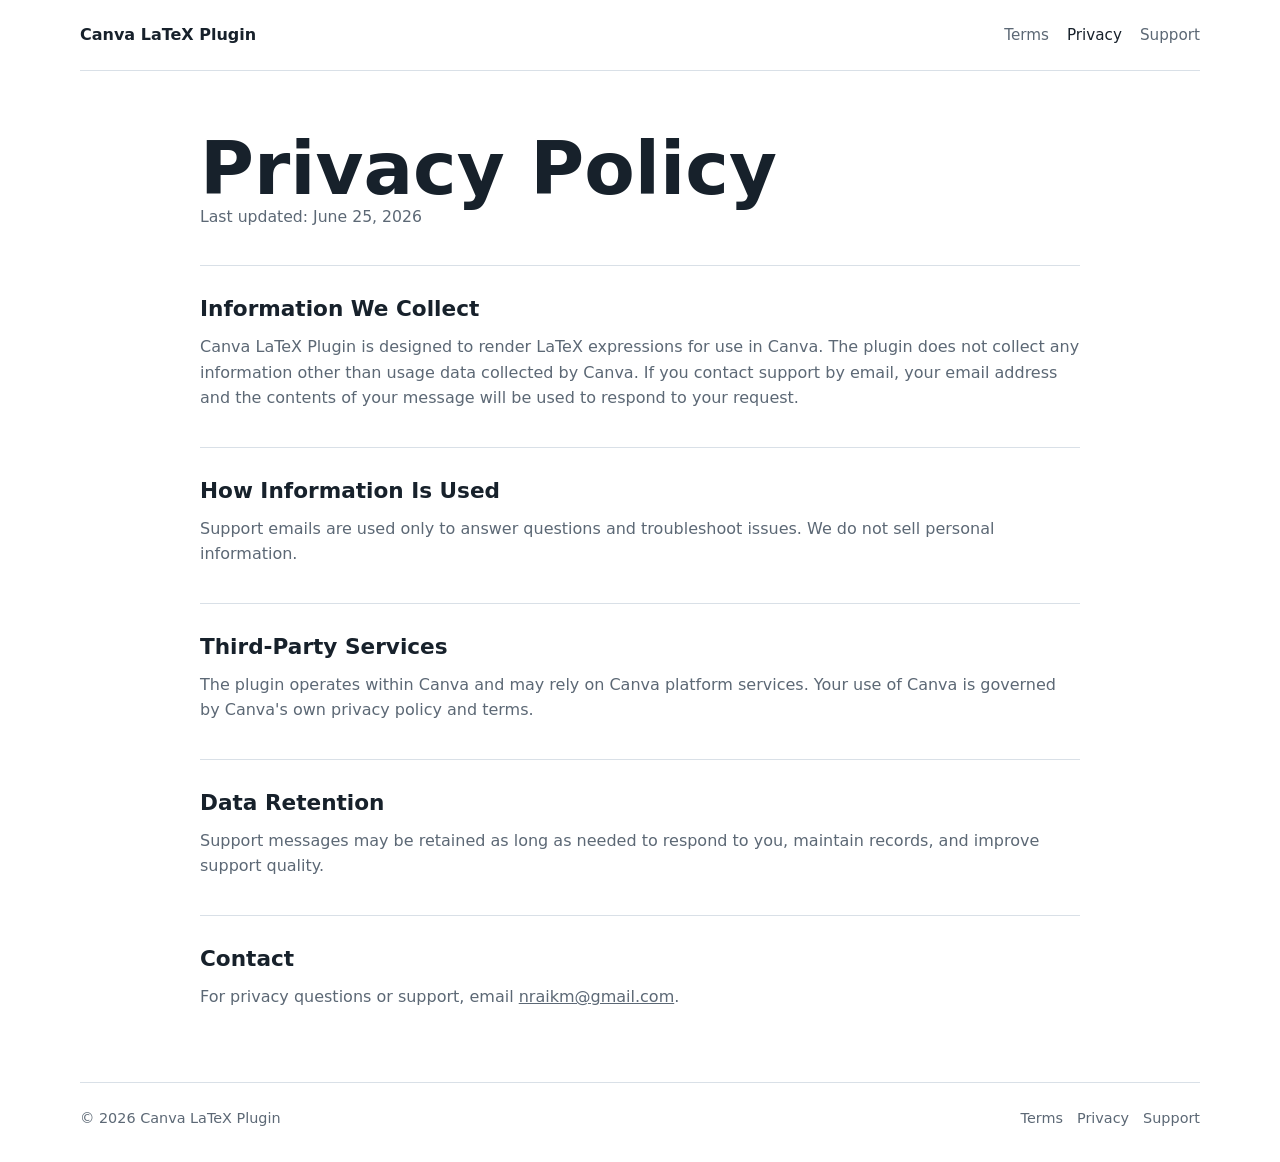
==== privacy.html @ f8035ab8 "Create static Canva LaTeX plugin website" ====
<!doctype html>
<html lang="en">
  <head>
    <meta charset="utf-8">
    <meta name="viewport" content="width=device-width, initial-scale=1">
    <meta name="description" content="Privacy policy for the Canva LaTeX Plugin.">
    <title>Privacy Policy | Canva LaTeX Plugin</title>
    <link rel="stylesheet" href="/styles.css">
  </head>
  <body>
    <header class="site-header">
      <a class="brand" href="/">Canva LaTeX Plugin</a>
      <nav aria-label="Main navigation">
        <a href="/terms.html">Terms</a>
        <a aria-current="page" href="/privacy.html">Privacy</a>
        <a href="/support.html">Support</a>
      </nav>
    </header>

    <main class="page">
      <h1>Privacy Policy</h1>
      <p class="updated">Last updated: June 25, 2026</p>

      <section>
        <h2>Information We Collect</h2>
        <p>
          Canva LaTeX Plugin is designed to render LaTeX expressions for use in
          Canva. The plugin does not collect any information other than usage
          data collected by Canva. If you contact support by email, your email
          address and the contents of your message will be used to respond to
          your request.
        </p>
      </section>

      <section>
        <h2>How Information Is Used</h2>
        <p>
          Support emails are used only to answer questions and troubleshoot
          issues. We do not sell personal information.
        </p>
      </section>

      <section>
        <h2>Third-Party Services</h2>
        <p>
          The plugin operates within Canva and may rely on Canva platform
          services. Your use of Canva is governed by Canva's own privacy policy
          and terms.
        </p>
      </section>

      <section>
        <h2>Data Retention</h2>
        <p>
          Support messages may be retained as long as needed to respond to you,
          maintain records, and improve support quality.
        </p>
      </section>

      <section>
        <h2>Contact</h2>
        <p>
          For privacy questions or support, email
          <a href="mailto:nraikm@gmail.com">nraikm@gmail.com</a>.
        </p>
      </section>
    </main>

    <footer>
      <span>© 2026 Canva LaTeX Plugin</span>
      <span>
        <a href="/terms.html">Terms</a>
        <a href="/privacy.html">Privacy</a>
        <a href="/support.html">Support</a>
      </span>
    </footer>
  </body>
</html>
---- styles.css ----
:root {
  color-scheme: light;
  --ink: #17212b;
  --muted: #5c6875;
  --line: #d9e0e7;
  --surface: #ffffff;
  --soft: #f4f7fb;
  --accent: #0f7b6c;
  --accent-strong: #0a5f55;
  --focus: #1d7dd7;
}

* {
  box-sizing: border-box;
}

body {
  margin: 0;
  min-height: 100vh;
  display: flex;
  flex-direction: column;
  background: var(--surface);
  color: var(--ink);
  font-family: Inter, ui-sans-serif, system-ui, -apple-system, BlinkMacSystemFont, "Segoe UI", sans-serif;
  line-height: 1.6;
}

a {
  color: inherit;
}

.site-header {
  width: min(1120px, calc(100% - 32px));
  margin: 0 auto;
  padding: 22px 0;
  display: flex;
  align-items: center;
  justify-content: space-between;
  gap: 24px;
  border-bottom: 1px solid var(--line);
}

.brand {
  color: var(--ink);
  font-size: 1rem;
  font-weight: 760;
  text-decoration: none;
}

nav {
  display: flex;
  align-items: center;
  gap: 18px;
  color: var(--muted);
  font-size: 0.95rem;
}

nav a {
  text-decoration: none;
}

nav a:hover,
nav a[aria-current="page"] {
  color: var(--ink);
}

main {
  flex: 1;
}

.hero {
  width: min(1120px, calc(100% - 32px));
  margin: 0 auto;
  padding: 86px 0 68px;
}

.hero h1,
.support-panel h1,
.page h1 {
  margin: 0;
  max-width: 760px;
  font-size: clamp(2.45rem, 7vw, 5.6rem);
  line-height: 0.97;
  letter-spacing: 0;
}

.hero p,
.support-panel p {
  max-width: 640px;
  margin: 24px 0 0;
  color: var(--muted);
  font-size: 1.12rem;
}

.eyebrow {
  margin: 0 0 14px;
  color: var(--accent-strong);
  font-size: 0.78rem;
  font-weight: 760;
  letter-spacing: 0.08em;
  text-transform: uppercase;
}

.actions {
  margin-top: 34px;
  display: flex;
  align-items: center;
  gap: 18px;
  flex-wrap: wrap;
}

.button {
  display: inline-flex;
  min-height: 46px;
  align-items: center;
  justify-content: center;
  border-radius: 8px;
  background: var(--accent);
  color: #ffffff;
  padding: 0 20px;
  font-weight: 740;
  text-decoration: none;
}

.button:hover {
  background: var(--accent-strong);
}

.text-link {
  color: var(--accent-strong);
  font-weight: 700;
  text-decoration-thickness: 2px;
  text-underline-offset: 4px;
}

.content-band {
  border-top: 1px solid var(--line);
  background: var(--soft);
}

.content-band > div,
.page,
.support-page {
  width: min(880px, calc(100% - 32px));
  margin: 0 auto;
}

.content-band > div {
  padding: 50px 0;
}

.content-band h2,
.page h2 {
  margin: 0 0 12px;
  font-size: 1.35rem;
  line-height: 1.2;
}

.content-band p,
.page p {
  margin: 0;
  color: var(--muted);
}

.page {
  padding: 62px 0 72px;
}

.page h1 {
  font-size: clamp(2.2rem, 6vw, 4.6rem);
}

.page section {
  margin-top: 36px;
  padding-top: 30px;
  border-top: 1px solid var(--line);
}

.updated {
  margin-top: 16px;
  font-size: 0.98rem;
}

.support-page {
  display: grid;
  min-height: 62vh;
  align-items: center;
  padding: 62px 0 72px;
}

.support-panel {
  max-width: 760px;
}

.support-panel .button {
  margin-top: 30px;
}

footer {
  width: min(1120px, calc(100% - 32px));
  margin: 0 auto;
  padding: 24px 0 32px;
  display: flex;
  justify-content: space-between;
  gap: 18px;
  border-top: 1px solid var(--line);
  color: var(--muted);
  font-size: 0.9rem;
}

footer span:last-child {
  display: flex;
  gap: 14px;
}

footer a {
  text-decoration: none;
}

footer a:hover {
  color: var(--ink);
}

:focus-visible {
  outline: 3px solid var(--focus);
  outline-offset: 3px;
}

@media (max-width: 640px) {
  .site-header,
  footer {
    align-items: flex-start;
    flex-direction: column;
  }

  nav {
    width: 100%;
    justify-content: space-between;
  }

  .hero {
    padding: 58px 0 48px;
  }
}
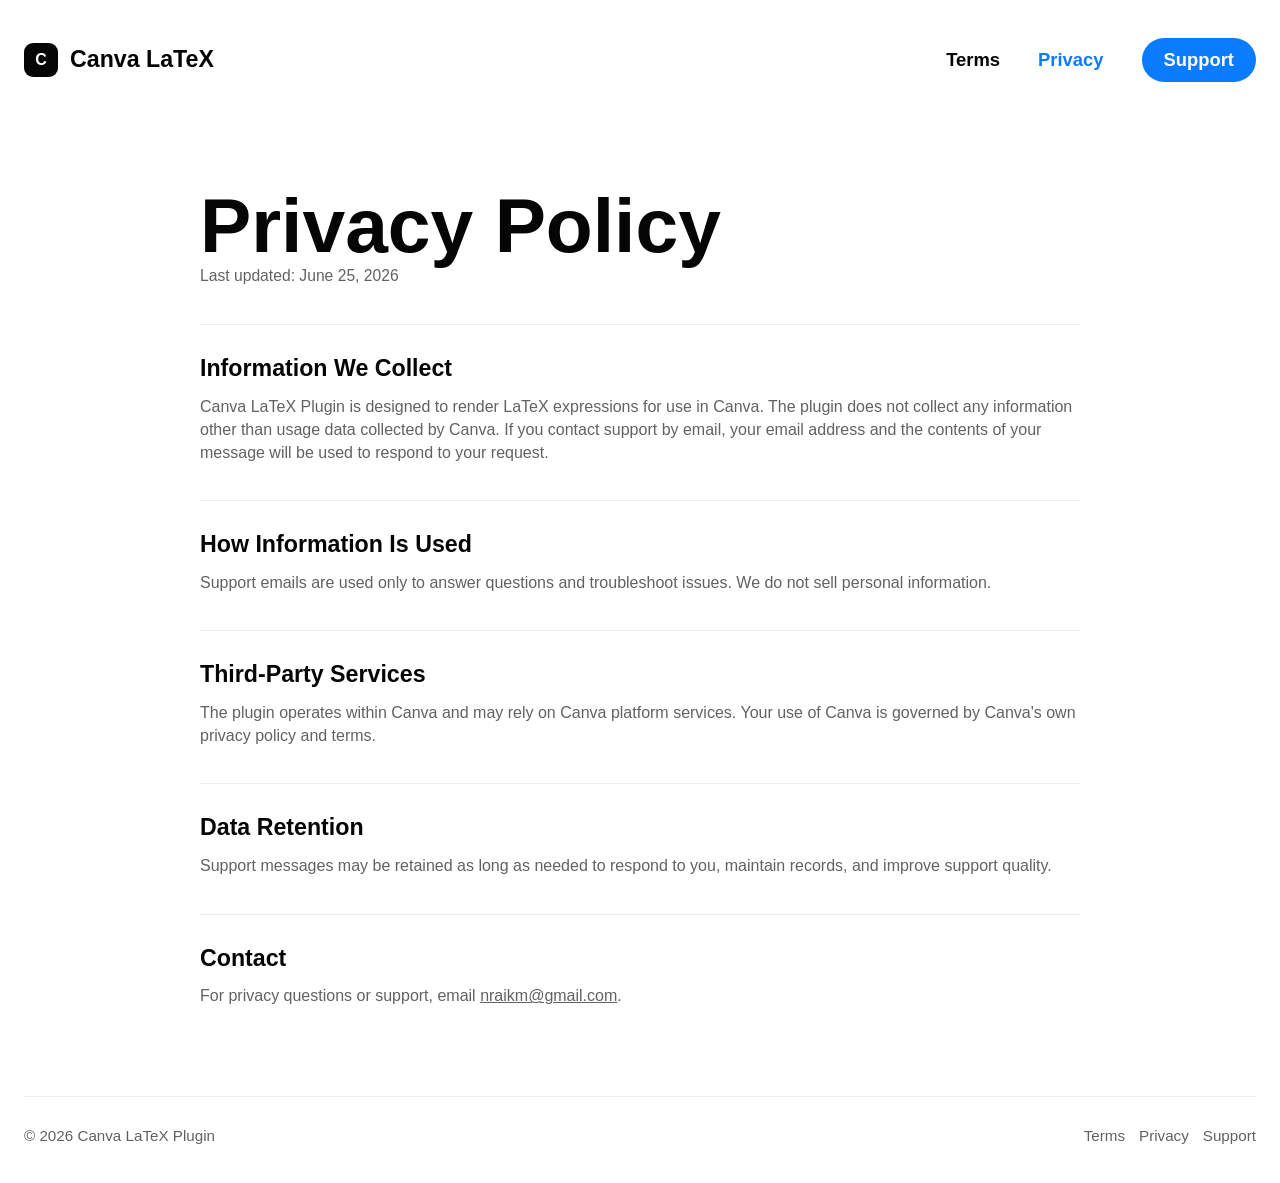
==== commit b74ee976: "Add banner and refresh site styling" ====
--- a/privacy.html
+++ b/privacy.html
@@ -9,11 +9,14 @@
   </head>
   <body>
     <header class="site-header">
-      <a class="brand" href="/">Canva LaTeX Plugin</a>
+      <a class="brand" href="/" aria-label="Canva LaTeX Plugin home">
+        <span class="brand-mark">C</span>
+        <span>Canva LaTeX</span>
+      </a>
       <nav aria-label="Main navigation">
         <a href="/terms.html">Terms</a>
         <a aria-current="page" href="/privacy.html">Privacy</a>
-        <a href="/support.html">Support</a>
+        <a class="nav-button" href="/support.html">Support</a>
       </nav>
     </header>
 
--- a/styles.css
+++ b/styles.css
@@ -1,13 +1,15 @@
 :root {
   color-scheme: light;
-  --ink: #17212b;
-  --muted: #5c6875;
-  --line: #d9e0e7;
+  --ink: #050505;
+  --muted: #626262;
+  --line: #ededed;
   --surface: #ffffff;
-  --soft: #f4f7fb;
-  --accent: #0f7b6c;
-  --accent-strong: #0a5f55;
-  --focus: #1d7dd7;
+  --soft: #f8f8f8;
+  --accent: #0b7cff;
+  --accent-strong: #0066db;
+  --focus: #0b7cff;
+  --green: #32d74b;
+  --yellow: #ffb627;
 }
 
 * {
@@ -21,8 +23,8 @@
   flex-direction: column;
   background: var(--surface);
   color: var(--ink);
-  font-family: Inter, ui-sans-serif, system-ui, -apple-system, BlinkMacSystemFont, "Segoe UI", sans-serif;
-  line-height: 1.6;
+  font-family: ui-sans-serif, -apple-system, BlinkMacSystemFont, "SF Pro Display", "SF Pro Text", "Helvetica Neue", Arial, sans-serif;
+  line-height: 1.45;
 }
 
 a {
@@ -30,29 +32,45 @@
 }
 
 .site-header {
-  width: min(1120px, calc(100% - 32px));
-  margin: 0 auto;
-  padding: 22px 0;
+  width: min(1440px, calc(100% - 48px));
+  margin: 0 auto;
+  padding: 38px 0 26px;
   display: flex;
   align-items: center;
   justify-content: space-between;
-  gap: 24px;
-  border-bottom: 1px solid var(--line);
+  gap: 28px;
 }
 
 .brand {
   color: var(--ink);
+  display: inline-flex;
+  align-items: center;
+  gap: 12px;
+  font-size: 1.45rem;
+  font-weight: 760;
+  text-decoration: none;
+}
+
+.brand-mark {
+  width: 34px;
+  height: 34px;
+  display: inline-grid;
+  place-items: center;
+  border-radius: 9px;
+  background: #050505;
+  color: #ffffff;
   font-size: 1rem;
-  font-weight: 760;
-  text-decoration: none;
+  font-weight: 850;
+  line-height: 1;
 }
 
 nav {
   display: flex;
   align-items: center;
-  gap: 18px;
-  color: var(--muted);
-  font-size: 0.95rem;
+  gap: 38px;
+  color: var(--ink);
+  font-size: 1.15rem;
+  font-weight: 560;
 }
 
 nav a {
@@ -61,7 +79,25 @@
 
 nav a:hover,
 nav a[aria-current="page"] {
-  color: var(--ink);
+  color: var(--accent);
+}
+
+.nav-button {
+  min-height: 44px;
+  display: inline-flex;
+  align-items: center;
+  justify-content: center;
+  border-radius: 999px;
+  background: var(--accent);
+  color: #ffffff;
+  padding: 0 22px;
+  font-weight: 760;
+}
+
+nav .nav-button:hover,
+nav .nav-button[aria-current="page"] {
+  background: var(--accent-strong);
+  color: #ffffff;
 }
 
 main {
@@ -69,19 +105,32 @@
 }
 
 .hero {
-  width: min(1120px, calc(100% - 32px));
-  margin: 0 auto;
-  padding: 86px 0 68px;
+  width: min(1440px, calc(100% - 48px));
+  margin: 0 auto;
+  padding: 88px 0 96px;
+  text-align: center;
+}
+
+.hero-banner {
+  width: min(1180px, 100%);
+  display: block;
+  margin: 0 auto 56px;
+  object-fit: contain;
 }
 
 .hero h1,
 .support-panel h1,
 .page h1 {
   margin: 0;
-  max-width: 760px;
-  font-size: clamp(2.45rem, 7vw, 5.6rem);
-  line-height: 0.97;
+  max-width: 940px;
+  font-size: clamp(3rem, 7.4vw, 6.7rem);
+  line-height: 1.03;
   letter-spacing: 0;
+}
+
+.hero h1 {
+  margin-inline: auto;
+  font-weight: 830;
 }
 
 .hero p,
@@ -89,37 +138,50 @@
   max-width: 640px;
   margin: 24px 0 0;
   color: var(--muted);
-  font-size: 1.12rem;
+  font-size: 1.18rem;
+}
+
+.hero-copy {
+  margin-inline: auto !important;
 }
 
 .eyebrow {
-  margin: 0 0 14px;
-  color: var(--accent-strong);
-  font-size: 0.78rem;
+  display: inline-flex;
+  min-height: 34px;
+  align-items: center;
+  justify-content: center;
+  margin: 0 0 20px;
+  border-radius: 999px;
+  background: #f1f7ff;
+  color: var(--accent);
+  padding: 0 14px;
+  font-size: 0.92rem;
   font-weight: 760;
-  letter-spacing: 0.08em;
-  text-transform: uppercase;
+  letter-spacing: 0;
 }
 
 .actions {
   margin-top: 34px;
   display: flex;
   align-items: center;
+  justify-content: center;
   gap: 18px;
   flex-wrap: wrap;
 }
 
 .button {
   display: inline-flex;
-  min-height: 46px;
+  min-height: 48px;
   align-items: center;
   justify-content: center;
-  border-radius: 8px;
+  border-radius: 999px;
   background: var(--accent);
   color: #ffffff;
-  padding: 0 20px;
-  font-weight: 740;
-  text-decoration: none;
+  padding: 0 24px;
+  font-size: 1.02rem;
+  font-weight: 780;
+  text-decoration: none;
+  box-shadow: 0 10px 24px rgba(11, 124, 255, 0.22);
 }
 
 .button:hover {
@@ -127,15 +189,14 @@
 }
 
 .text-link {
-  color: var(--accent-strong);
+  color: var(--ink);
   font-weight: 700;
-  text-decoration-thickness: 2px;
-  text-underline-offset: 4px;
+  text-decoration: none;
 }
 
 .content-band {
   border-top: 1px solid var(--line);
-  background: var(--soft);
+  background: #ffffff;
 }
 
 .content-band > div,
@@ -146,13 +207,44 @@
 }
 
 .content-band > div {
-  padding: 50px 0;
+  padding: 58px 0 72px;
+}
+
+.feature-grid {
+  display: grid;
+  grid-template-columns: repeat(3, 1fr);
+  gap: 14px;
+}
+
+.feature-grid article {
+  min-height: 178px;
+  border: 1px solid var(--line);
+  border-radius: 18px;
+  padding: 24px;
+  background: #ffffff;
+  box-shadow: 0 18px 50px rgba(0, 0, 0, 0.05);
+}
+
+.label-dot {
+  width: 10px;
+  height: 10px;
+  display: inline-block;
+  border-radius: 999px;
+  background: var(--green);
+}
+
+.label-dot.blue {
+  background: var(--accent);
+}
+
+.label-dot.yellow {
+  background: var(--yellow);
 }
 
 .content-band h2,
 .page h2 {
   margin: 0 0 12px;
-  font-size: 1.35rem;
+  font-size: 1.45rem;
   line-height: 1.2;
 }
 
@@ -163,11 +255,12 @@
 }
 
 .page {
-  padding: 62px 0 72px;
+  padding: 78px 0 88px;
 }
 
 .page h1 {
-  font-size: clamp(2.2rem, 6vw, 4.6rem);
+  font-size: clamp(2.8rem, 6vw, 5.2rem);
+  font-weight: 830;
 }
 
 .page section {
@@ -185,11 +278,13 @@
   display: grid;
   min-height: 62vh;
   align-items: center;
-  padding: 62px 0 72px;
+  padding: 78px 0 88px;
 }
 
 .support-panel {
-  max-width: 760px;
+  max-width: 820px;
+  margin: 0 auto;
+  text-align: center;
 }
 
 .support-panel .button {
@@ -197,15 +292,15 @@
 }
 
 footer {
-  width: min(1120px, calc(100% - 32px));
-  margin: 0 auto;
-  padding: 24px 0 32px;
+  width: min(1440px, calc(100% - 48px));
+  margin: 0 auto;
+  padding: 28px 0 36px;
   display: flex;
   justify-content: space-between;
   gap: 18px;
   border-top: 1px solid var(--line);
   color: var(--muted);
-  font-size: 0.9rem;
+  font-size: 0.95rem;
 }
 
 footer span:last-child {
@@ -236,9 +331,24 @@
   nav {
     width: 100%;
     justify-content: space-between;
+    gap: 12px;
+    font-size: 0.98rem;
   }
 
   .hero {
-    padding: 58px 0 48px;
-  }
-}
+    width: min(100% - 28px, 1440px);
+    padding: 42px 0 56px;
+  }
+
+  .hero-banner {
+    margin-bottom: 34px;
+  }
+
+  .feature-grid {
+    grid-template-columns: 1fr;
+  }
+
+  .brand {
+    font-size: 1.2rem;
+  }
+}
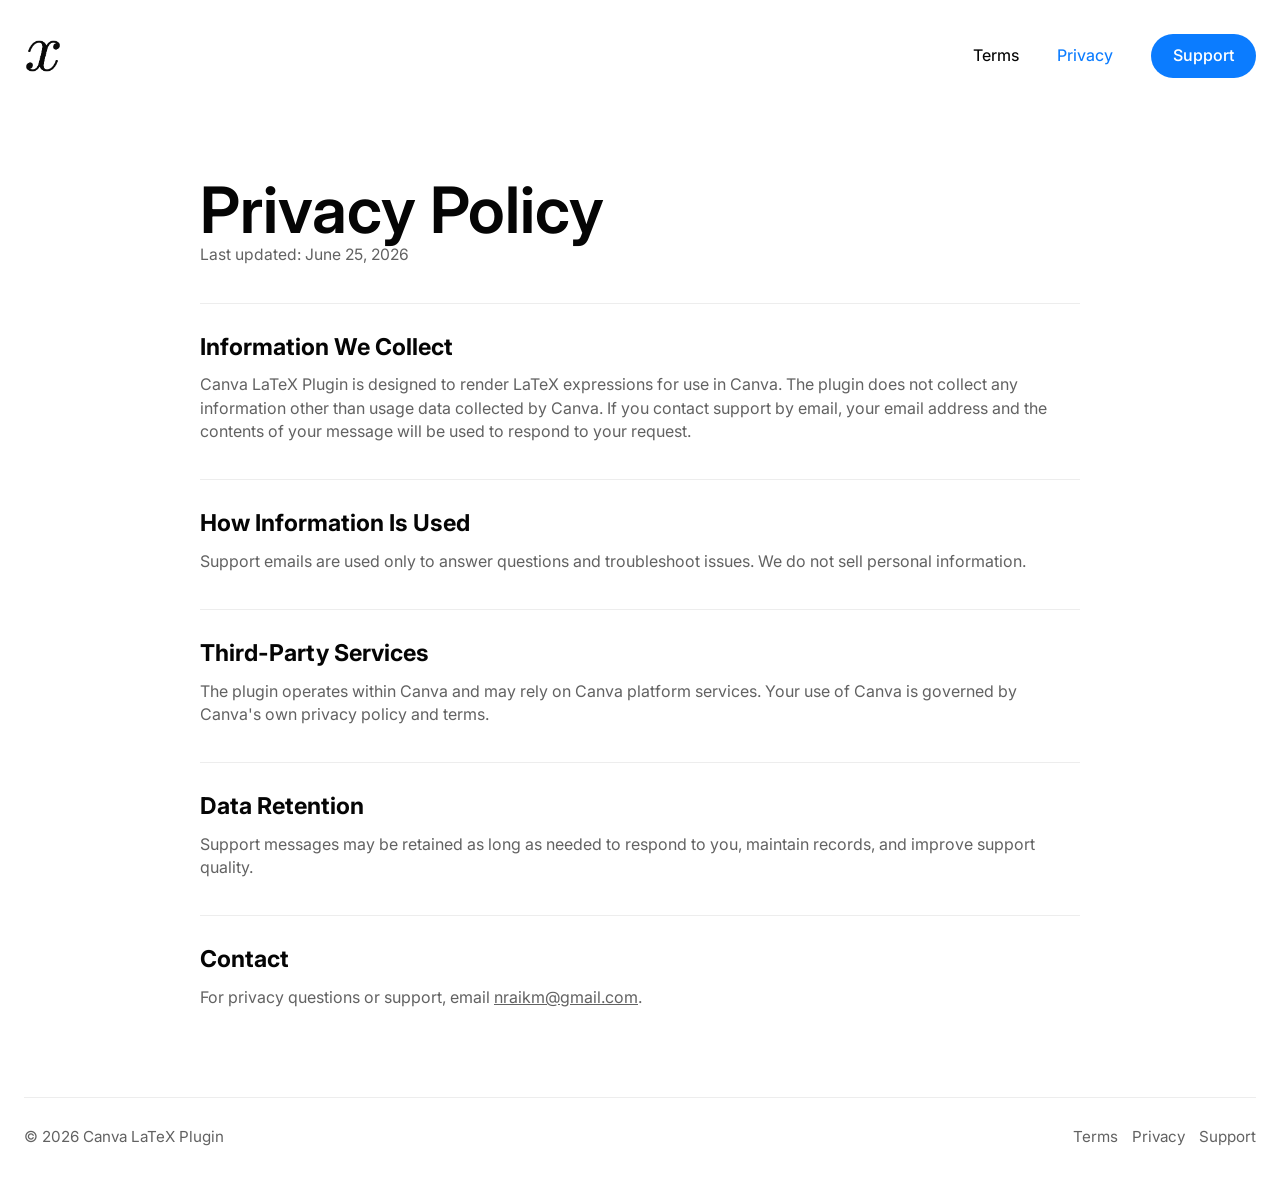
==== commit 23a491c0: "Refine homepage typography and actions" ====
--- a/privacy.html
+++ b/privacy.html
@@ -10,8 +10,7 @@
   <body>
     <header class="site-header">
       <a class="brand" href="/" aria-label="Canva LaTeX Plugin home">
-        <span class="brand-mark">C</span>
-        <span>Canva LaTeX</span>
+        <img src="/latex.png" alt="">
       </a>
       <nav aria-label="Main navigation">
         <a href="/terms.html">Terms</a>
--- a/styles.css
+++ b/styles.css
@@ -1,3 +1,5 @@
+@import url("https://fonts.googleapis.com/css2?family=Inter:wght@400;450;470;520;620;640&display=swap");
+
 :root {
   color-scheme: light;
   --ink: #050505;
@@ -8,8 +10,7 @@
   --accent: #0b7cff;
   --accent-strong: #0066db;
   --focus: #0b7cff;
-  --green: #32d74b;
-  --yellow: #ffb627;
+  --button-dark: #1a1a1a;
 }
 
 * {
@@ -23,7 +24,7 @@
   flex-direction: column;
   background: var(--surface);
   color: var(--ink);
-  font-family: ui-sans-serif, -apple-system, BlinkMacSystemFont, "SF Pro Display", "SF Pro Text", "Helvetica Neue", Arial, sans-serif;
+  font-family: Inter, ui-sans-serif, -apple-system, BlinkMacSystemFont, "Segoe UI", Arial, sans-serif;
   line-height: 1.45;
 }
 
@@ -34,7 +35,7 @@
 .site-header {
   width: min(1440px, calc(100% - 48px));
   margin: 0 auto;
-  padding: 38px 0 26px;
+  padding: 34px 0 20px;
   display: flex;
   align-items: center;
   justify-content: space-between;
@@ -45,32 +46,23 @@
   color: var(--ink);
   display: inline-flex;
   align-items: center;
-  gap: 12px;
-  font-size: 1.45rem;
-  font-weight: 760;
-  text-decoration: none;
-}
-
-.brand-mark {
-  width: 34px;
-  height: 34px;
-  display: inline-grid;
-  place-items: center;
-  border-radius: 9px;
-  background: #050505;
-  color: #ffffff;
+  text-decoration: none;
+}
+
+.brand img {
+  width: 38px;
+  height: 38px;
+  display: block;
+  object-fit: contain;
+}
+
+nav {
+  display: flex;
+  align-items: center;
+  gap: 38px;
+  color: var(--ink);
   font-size: 1rem;
-  font-weight: 850;
-  line-height: 1;
-}
-
-nav {
-  display: flex;
-  align-items: center;
-  gap: 38px;
-  color: var(--ink);
-  font-size: 1.15rem;
-  font-weight: 560;
+  font-weight: 450;
 }
 
 nav a {
@@ -91,7 +83,7 @@
   background: var(--accent);
   color: #ffffff;
   padding: 0 22px;
-  font-weight: 760;
+  font-weight: 520;
 }
 
 nav .nav-button:hover,
@@ -107,14 +99,14 @@
 .hero {
   width: min(1440px, calc(100% - 48px));
   margin: 0 auto;
-  padding: 88px 0 96px;
+  padding: 76px 0 88px;
   text-align: center;
 }
 
 .hero-banner {
   width: min(1180px, 100%);
   display: block;
-  margin: 0 auto 56px;
+  margin: 0 auto 50px;
   object-fit: contain;
 }
 
@@ -122,46 +114,31 @@
 .support-panel h1,
 .page h1 {
   margin: 0;
-  max-width: 940px;
-  font-size: clamp(3rem, 7.4vw, 6.7rem);
-  line-height: 1.03;
+  max-width: 860px;
+  font-size: clamp(2.65rem, 6.25vw, 5.65rem);
+  line-height: 1.06;
   letter-spacing: 0;
 }
 
 .hero h1 {
   margin-inline: auto;
-  font-weight: 830;
+  font-weight: 640;
 }
 
 .hero p,
 .support-panel p {
   max-width: 640px;
   margin: 24px 0 0;
-  color: var(--muted);
-  font-size: 1.18rem;
+  color: #202020;
+  font-size: 1.08rem;
 }
 
 .hero-copy {
   margin-inline: auto !important;
 }
 
-.eyebrow {
-  display: inline-flex;
-  min-height: 34px;
-  align-items: center;
-  justify-content: center;
-  margin: 0 0 20px;
-  border-radius: 999px;
-  background: #f1f7ff;
-  color: var(--accent);
-  padding: 0 14px;
-  font-size: 0.92rem;
-  font-weight: 760;
-  letter-spacing: 0;
-}
-
 .actions {
-  margin-top: 34px;
+  margin-top: 32px;
   display: flex;
   align-items: center;
   justify-content: center;
@@ -171,27 +148,28 @@
 
 .button {
   display: inline-flex;
-  min-height: 48px;
+  min-height: 52px;
   align-items: center;
   justify-content: center;
   border-radius: 999px;
   background: var(--accent);
   color: #ffffff;
-  padding: 0 24px;
-  font-size: 1.02rem;
-  font-weight: 780;
-  text-decoration: none;
-  box-shadow: 0 10px 24px rgba(11, 124, 255, 0.22);
+  padding: 0 32px;
+  font-size: 1.04rem;
+  font-weight: 470;
+  text-decoration: none;
 }
 
 .button:hover {
   background: var(--accent-strong);
 }
 
-.text-link {
-  color: var(--ink);
-  font-weight: 700;
-  text-decoration: none;
+.button-dark {
+  background: var(--button-dark);
+}
+
+.button-dark:hover {
+  background: #000000;
 }
 
 .content-band {
@@ -208,37 +186,6 @@
 
 .content-band > div {
   padding: 58px 0 72px;
-}
-
-.feature-grid {
-  display: grid;
-  grid-template-columns: repeat(3, 1fr);
-  gap: 14px;
-}
-
-.feature-grid article {
-  min-height: 178px;
-  border: 1px solid var(--line);
-  border-radius: 18px;
-  padding: 24px;
-  background: #ffffff;
-  box-shadow: 0 18px 50px rgba(0, 0, 0, 0.05);
-}
-
-.label-dot {
-  width: 10px;
-  height: 10px;
-  display: inline-block;
-  border-radius: 999px;
-  background: var(--green);
-}
-
-.label-dot.blue {
-  background: var(--accent);
-}
-
-.label-dot.yellow {
-  background: var(--yellow);
 }
 
 .content-band h2,
@@ -259,8 +206,8 @@
 }
 
 .page h1 {
-  font-size: clamp(2.8rem, 6vw, 5.2rem);
-  font-weight: 830;
+  font-size: clamp(2.35rem, 5vw, 4.5rem);
+  font-weight: 620;
 }
 
 .page section {
@@ -344,11 +291,8 @@
     margin-bottom: 34px;
   }
 
-  .feature-grid {
-    grid-template-columns: 1fr;
-  }
-
-  .brand {
-    font-size: 1.2rem;
-  }
-}
+  .brand img {
+    width: 34px;
+    height: 34px;
+  }
+}
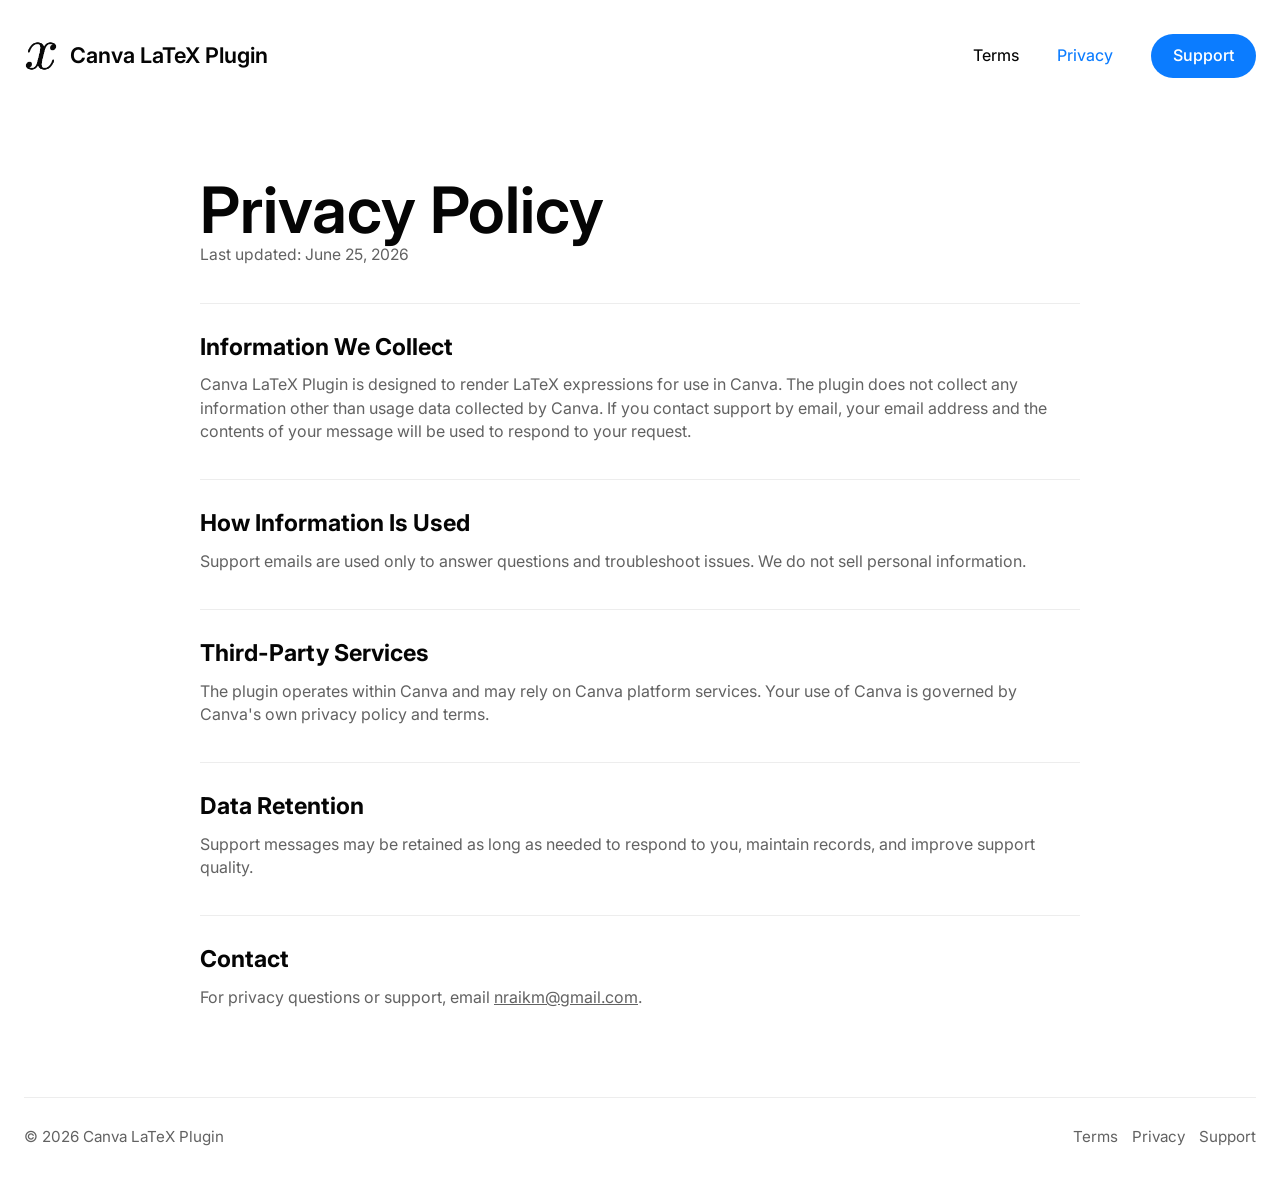
==== commit 1fd40851: "Update brand label and tagline" ====
--- a/privacy.html
+++ b/privacy.html
@@ -11,6 +11,7 @@
     <header class="site-header">
       <a class="brand" href="/" aria-label="Canva LaTeX Plugin home">
         <img src="/latex.png" alt="">
+        <span>Canva LaTeX Plugin</span>
       </a>
       <nav aria-label="Main navigation">
         <a href="/terms.html">Terms</a>
--- a/styles.css
+++ b/styles.css
@@ -46,12 +46,16 @@
   color: var(--ink);
   display: inline-flex;
   align-items: center;
+  gap: 12px;
+  font-size: 1.35rem;
+  font-weight: 620;
+  letter-spacing: 0;
   text-decoration: none;
 }
 
 .brand img {
-  width: 38px;
-  height: 38px;
+  width: 34px;
+  height: 34px;
   display: block;
   object-fit: contain;
 }
@@ -292,7 +296,11 @@
   }
 
   .brand img {
-    width: 34px;
-    height: 34px;
-  }
-}
+    width: 30px;
+    height: 30px;
+  }
+
+  .brand {
+    font-size: 1.05rem;
+  }
+}
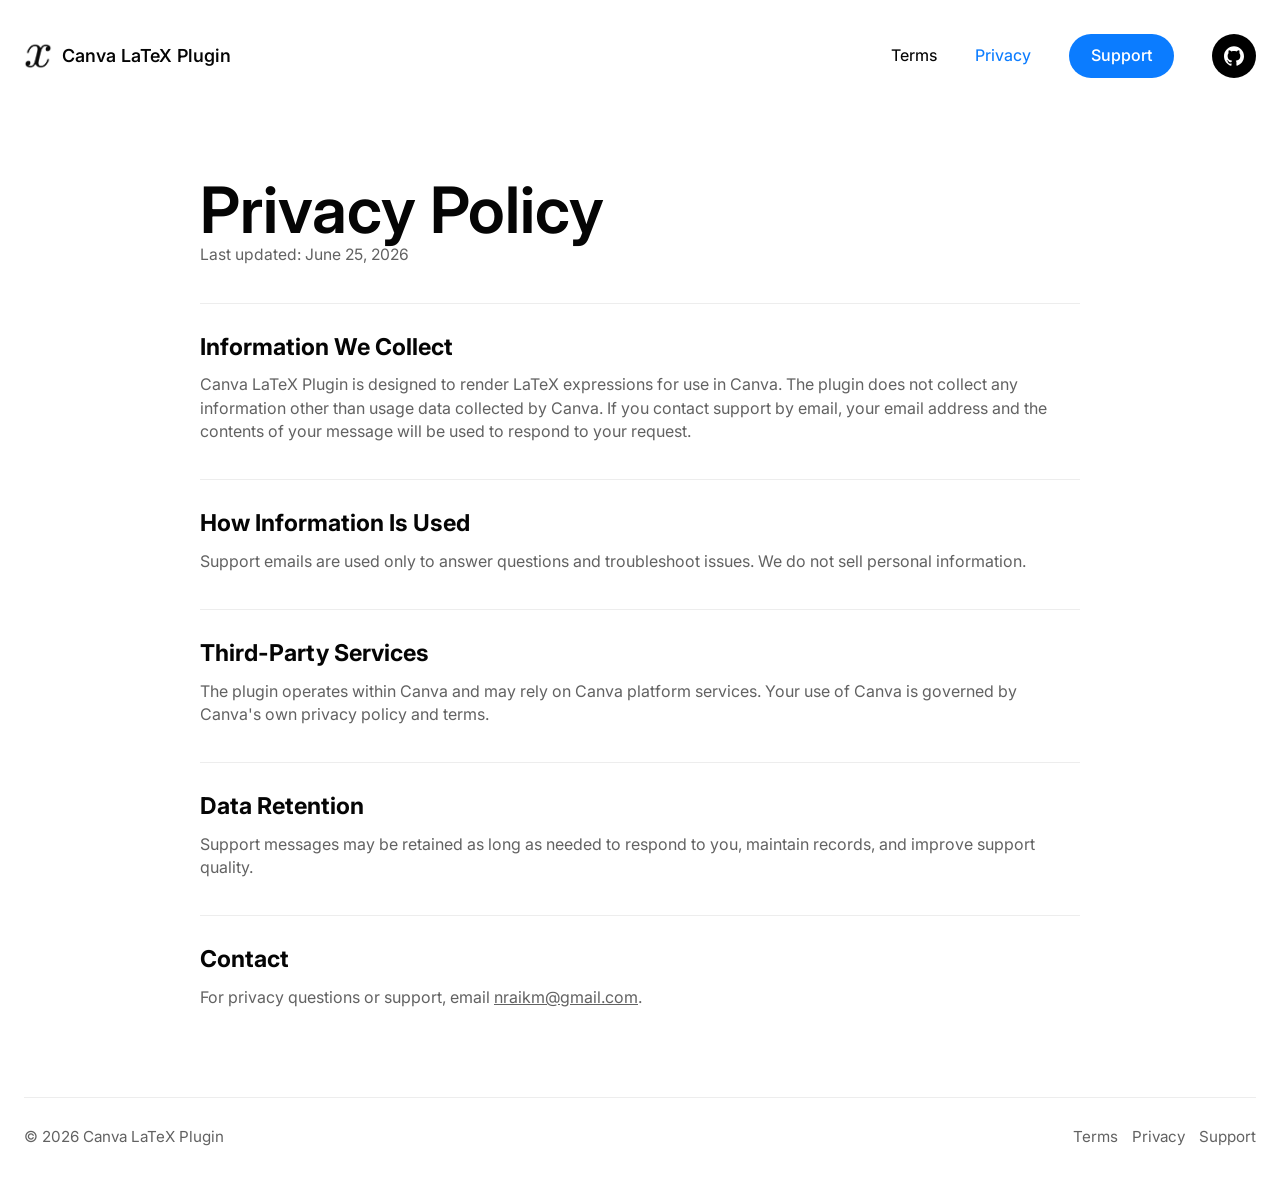
==== commit d9f8b26b: "Update favicon, remove banner border, and add GitHub link button" ====
--- a/privacy.html
+++ b/privacy.html
@@ -6,6 +6,7 @@
     <meta name="description" content="Privacy policy for the Canva LaTeX Plugin.">
     <title>Privacy Policy | Canva LaTeX Plugin</title>
     <link rel="stylesheet" href="/styles.css">
+    <link rel="icon" type="image/png" href="/latex.png">
   </head>
   <body>
     <header class="site-header">
@@ -17,6 +18,11 @@
         <a href="/terms.html">Terms</a>
         <a aria-current="page" href="/privacy.html">Privacy</a>
         <a class="nav-button" href="/support.html">Support</a>
+        <a class="nav-button-github" href="https://github.com/nraikm/CanvaLaTeXPlugin" target="_blank" rel="noopener noreferrer" aria-label="GitHub Repository">
+          <svg viewBox="0 0 24 24" width="20" height="20" fill="currentColor">
+            <path d="M12 .297c-6.63 0-12 5.373-12 12 0 5.303 3.438 9.8 8.205 11.385.6.113.82-.258.82-.577 0-.285-.01-1.04-.015-2.04-3.338.724-4.042-1.61-4.042-1.61C4.422 18.07 3.633 17.7 3.633 17.7c-1.087-.744.084-.729.084-.729 1.205.084 1.838 1.236 1.838 1.236 1.07 1.835 2.809 1.305 3.495.998.108-.776.417-1.305.76-1.605-2.665-.3-5.466-1.332-5.466-5.93 0-1.31.465-2.38 1.235-3.22-.135-.303-.54-1.523.105-3.176 0 0 1.005-.322 3.3 1.23.96-.267 1.98-.399 3-.405 1.02.006 2.04.138 3 .405 2.28-1.552 3.285-1.23 3.285-1.23.645 1.653.24 2.873.12 3.176.765.84 1.23 1.91 1.23 3.22 0 4.61-2.805 5.625-5.475 5.92.42.36.81 1.096.81 2.22 0 1.606-.015 2.896-.015 3.286 0 .315.21.69.825.57C20.565 22.092 24 17.592 24 12.297c0-6.627-5.373-12-12-12"/>
+          </svg>
+        </a>
       </nav>
     </header>
 
--- a/styles.css
+++ b/styles.css
@@ -46,16 +46,16 @@
   color: var(--ink);
   display: inline-flex;
   align-items: center;
-  gap: 12px;
-  font-size: 1.35rem;
-  font-weight: 620;
+  gap: 10px;
+  font-size: 1.12rem;
+  font-weight: 560;
   letter-spacing: 0;
   text-decoration: none;
 }
 
 .brand img {
-  width: 34px;
-  height: 34px;
+  width: 28px;
+  height: 28px;
   display: block;
   object-fit: contain;
 }
@@ -96,6 +96,28 @@
   color: #ffffff;
 }
 
+.nav-button-github {
+  min-height: 44px;
+  width: 44px;
+  display: inline-flex;
+  align-items: center;
+  justify-content: center;
+  border-radius: 50%;
+  background: #000000;
+  color: #ffffff;
+  text-decoration: none;
+  transition: background 0.2s ease, opacity 0.2s ease;
+}
+
+.nav-button-github:hover {
+  background: #24292e;
+  color: #ffffff;
+}
+
+.nav-button-github svg {
+  display: block;
+}
+
 main {
   flex: 1;
 }
@@ -103,14 +125,23 @@
 .hero {
   width: min(1440px, calc(100% - 48px));
   margin: 0 auto;
-  padding: 76px 0 88px;
+  padding: 48px 0 78px;
   text-align: center;
 }
 
+.hero-media {
+  width: min(1060px, 100%);
+  position: relative;
+  overflow: hidden;
+  margin: 0 auto 42px;
+  border-radius: 28px;
+}
+
+
+
 .hero-banner {
-  width: min(1180px, 100%);
+  width: 100%;
   display: block;
-  margin: 0 auto 50px;
   object-fit: contain;
 }
 
@@ -226,6 +257,7 @@
 }
 
 .support-page {
+  width: min(1100px, calc(100% - 48px));
   display: grid;
   min-height: 62vh;
   align-items: center;
@@ -233,9 +265,22 @@
 }
 
 .support-panel {
-  max-width: 820px;
+  max-width: 980px;
   margin: 0 auto;
   text-align: center;
+}
+
+.support-panel h1 {
+  max-width: 980px;
+  margin-inline: auto;
+  font-size: clamp(2.35rem, 5vw, 4.7rem);
+  font-weight: 560;
+  line-height: 1.1;
+}
+
+.support-panel p {
+  max-width: 760px;
+  margin: 24px auto 0;
 }
 
 .support-panel .button {
@@ -291,16 +336,17 @@
     padding: 42px 0 56px;
   }
 
-  .hero-banner {
+  .hero-media {
     margin-bottom: 34px;
+    border-radius: 18px;
   }
 
   .brand img {
-    width: 30px;
-    height: 30px;
+    width: 26px;
+    height: 26px;
   }
 
   .brand {
-    font-size: 1.05rem;
-  }
-}
+    font-size: 0.98rem;
+  }
+}
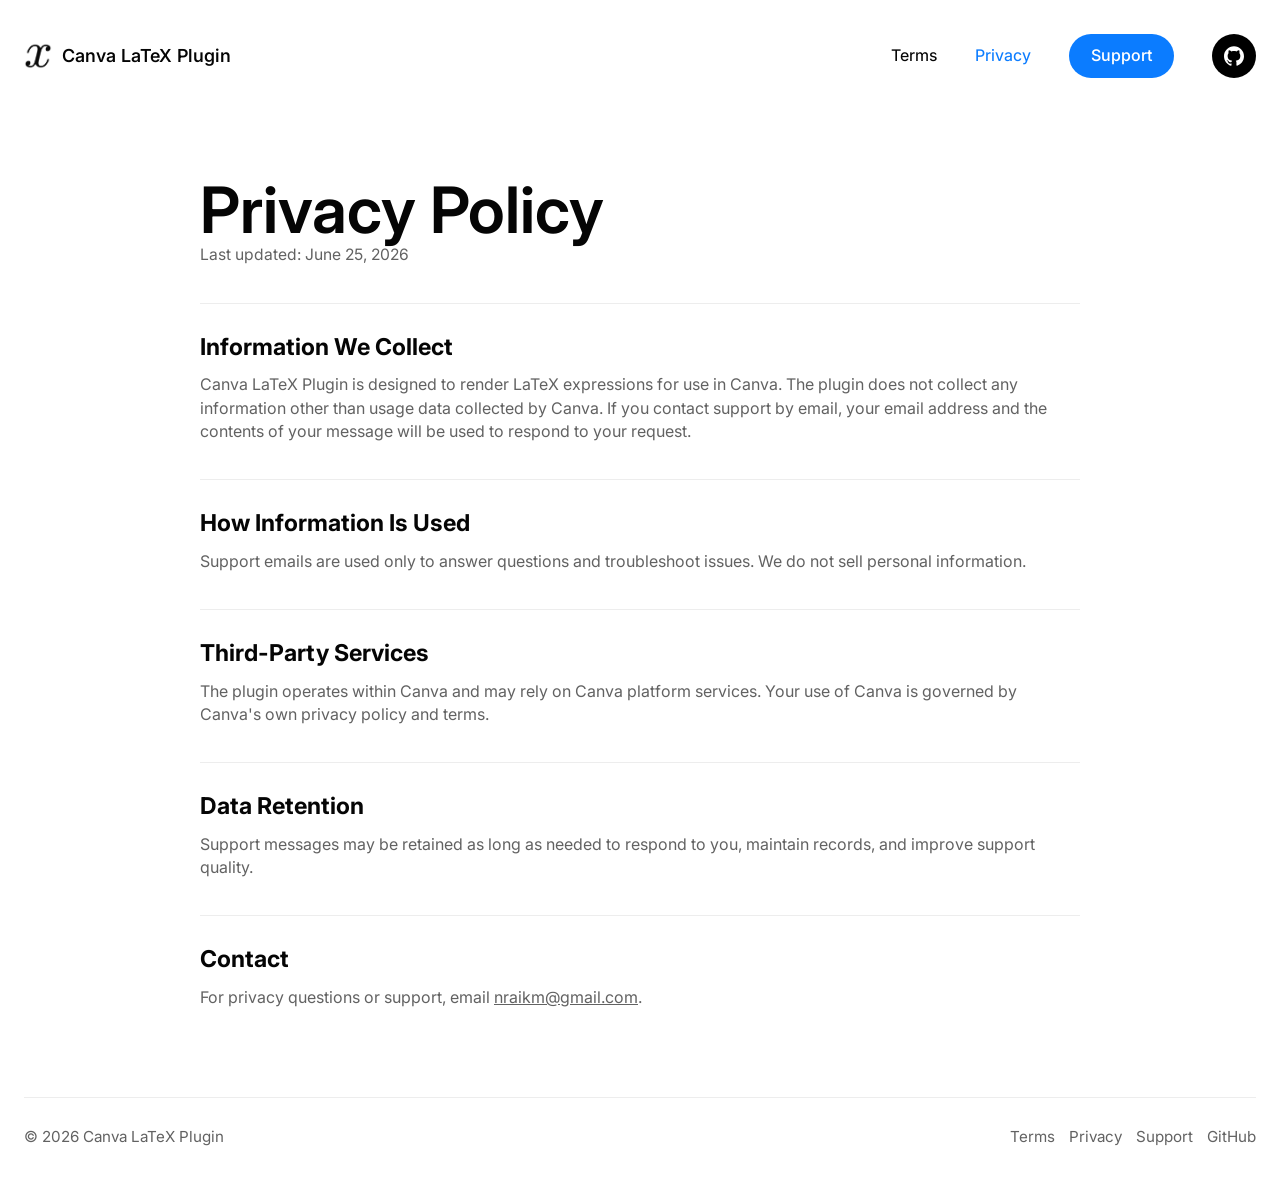
==== commit 445054a8: "Add GitHub link to footer and homepage hero actions" ====
--- a/privacy.html
+++ b/privacy.html
@@ -81,6 +81,7 @@
         <a href="/terms.html">Terms</a>
         <a href="/privacy.html">Privacy</a>
         <a href="/support.html">Support</a>
+        <a href="https://github.com/nraikm/CanvaLaTeXPlugin" target="_blank" rel="noopener noreferrer">GitHub</a>
       </span>
     </footer>
   </body>
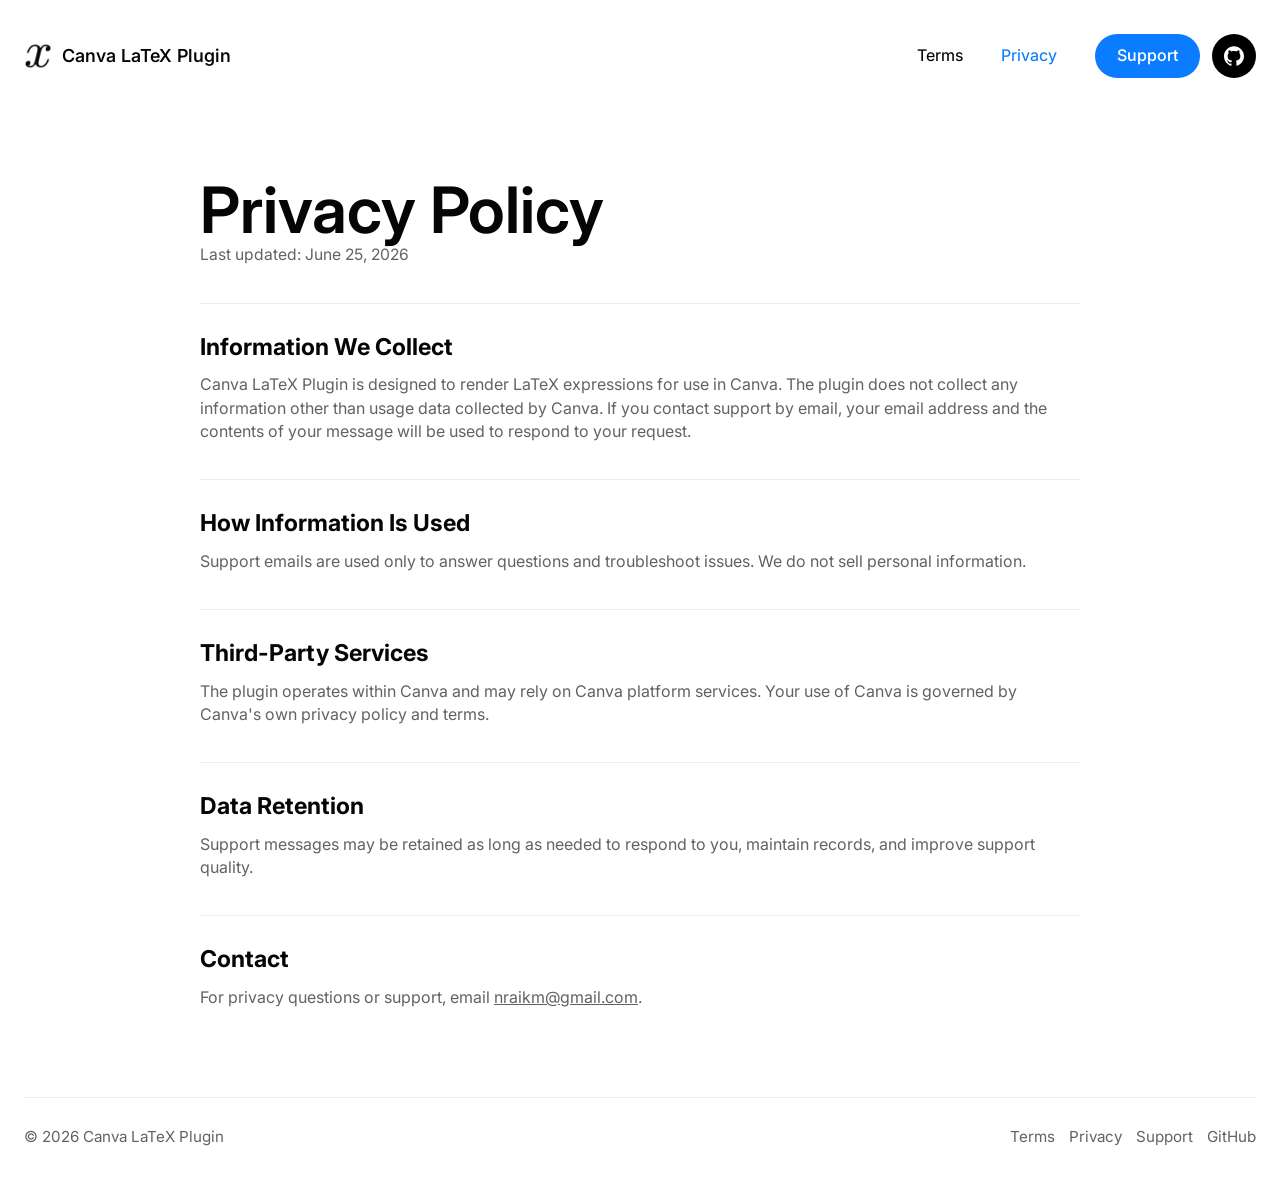
==== commit cfccb1d9: "Group header buttons closer together and increase banner bottom margin" ====
--- a/privacy.html
+++ b/privacy.html
@@ -17,12 +17,14 @@
       <nav aria-label="Main navigation">
         <a href="/terms.html">Terms</a>
         <a aria-current="page" href="/privacy.html">Privacy</a>
-        <a class="nav-button" href="/support.html">Support</a>
-        <a class="nav-button-github" href="https://github.com/nraikm/CanvaLaTeXPlugin" target="_blank" rel="noopener noreferrer" aria-label="GitHub Repository">
-          <svg viewBox="0 0 24 24" width="20" height="20" fill="currentColor">
-            <path d="M12 .297c-6.63 0-12 5.373-12 12 0 5.303 3.438 9.8 8.205 11.385.6.113.82-.258.82-.577 0-.285-.01-1.04-.015-2.04-3.338.724-4.042-1.61-4.042-1.61C4.422 18.07 3.633 17.7 3.633 17.7c-1.087-.744.084-.729.084-.729 1.205.084 1.838 1.236 1.838 1.236 1.07 1.835 2.809 1.305 3.495.998.108-.776.417-1.305.76-1.605-2.665-.3-5.466-1.332-5.466-5.93 0-1.31.465-2.38 1.235-3.22-.135-.303-.54-1.523.105-3.176 0 0 1.005-.322 3.3 1.23.96-.267 1.98-.399 3-.405 1.02.006 2.04.138 3 .405 2.28-1.552 3.285-1.23 3.285-1.23.645 1.653.24 2.873.12 3.176.765.84 1.23 1.91 1.23 3.22 0 4.61-2.805 5.625-5.475 5.92.42.36.81 1.096.81 2.22 0 1.606-.015 2.896-.015 3.286 0 .315.21.69.825.57C20.565 22.092 24 17.592 24 12.297c0-6.627-5.373-12-12-12"/>
-          </svg>
-        </a>
+        <div class="nav-group-buttons">
+          <a class="nav-button" href="/support.html">Support</a>
+          <a class="nav-button-github" href="https://github.com/nraikm/CanvaLaTeXPlugin" target="_blank" rel="noopener noreferrer" aria-label="GitHub Repository">
+            <svg viewBox="0 0 24 24" width="20" height="20" fill="currentColor">
+              <path d="M12 .297c-6.63 0-12 5.373-12 12 0 5.303 3.438 9.8 8.205 11.385.6.113.82-.258.82-.577 0-.285-.01-1.04-.015-2.04-3.338.724-4.042-1.61-4.042-1.61C4.422 18.07 3.633 17.7 3.633 17.7c-1.087-.744.084-.729.084-.729 1.205.084 1.838 1.236 1.838 1.236 1.07 1.835 2.809 1.305 3.495.998.108-.776.417-1.305.76-1.605-2.665-.3-5.466-1.332-5.466-5.93 0-1.31.465-2.38 1.235-3.22-.135-.303-.54-1.523.105-3.176 0 0 1.005-.322 3.3 1.23.96-.267 1.98-.399 3-.405 1.02.006 2.04.138 3 .405 2.28-1.552 3.285-1.23 3.285-1.23.645 1.653.24 2.873.12 3.176.765.84 1.23 1.91 1.23 3.22 0 4.61-2.805 5.625-5.475 5.92.42.36.81 1.096.81 2.22 0 1.606-.015 2.896-.015 3.286 0 .315.21.69.825.57C20.565 22.092 24 17.592 24 12.297c0-6.627-5.373-12-12-12"/>
+            </svg>
+          </a>
+        </div>
       </nav>
     </header>
 
--- a/styles.css
+++ b/styles.css
@@ -118,6 +118,12 @@
   display: block;
 }
 
+.nav-group-buttons {
+  display: inline-flex;
+  align-items: center;
+  gap: 12px;
+}
+
 main {
   flex: 1;
 }
@@ -133,7 +139,7 @@
   width: min(1060px, 100%);
   position: relative;
   overflow: hidden;
-  margin: 0 auto 42px;
+  margin: 0 auto 64px;
   border-radius: 28px;
 }
 
@@ -207,6 +213,27 @@
   background: #000000;
 }
 
+.button-github {
+  min-height: 52px;
+  width: 52px;
+  display: inline-flex;
+  align-items: center;
+  justify-content: center;
+  border-radius: 50%;
+  background: var(--button-dark);
+  color: #ffffff;
+  text-decoration: none;
+  transition: background 0.2s ease;
+}
+
+.button-github:hover {
+  background: #000000;
+}
+
+.button-github svg {
+  display: block;
+}
+
 .content-band {
   border-top: 1px solid var(--line);
   background: #ffffff;
@@ -337,7 +364,7 @@
   }
 
   .hero-media {
-    margin-bottom: 34px;
+    margin-bottom: 48px;
     border-radius: 18px;
   }
 
